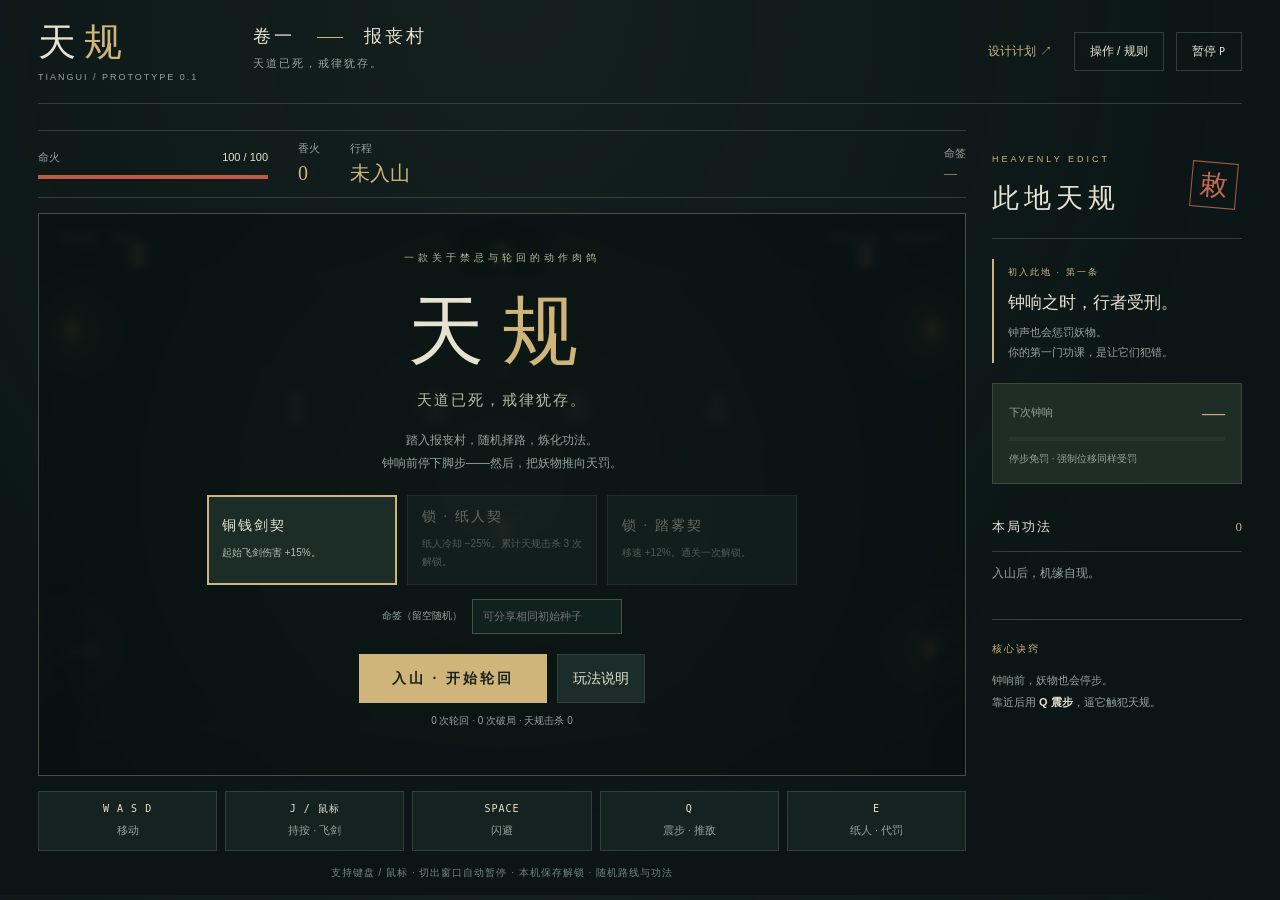
==== index.html @ 2c5eaa88 "Add playable roguelite demo v0.1 Add the static browser game, design plan, verification record, and " ====
<!doctype html>
<html lang="zh-CN"><head><meta charset="utf-8"><meta name="viewport" content="width=device-width,initial-scale=1"><title>天规 · 报丧村</title><link rel="stylesheet" href="style.css"></head>
<body>
<header><a class="brand" href="index.html">天<span>规</span><small>TIANGUI / PROTOTYPE 0.1</small></a><div class="chapter">卷一 <i></i> 报丧村 <span>天道已死，戒律犹存。</span></div><nav><a href="plan.html" target="_blank">设计计划 ↗</a><button id="helpBtn">操作 / 规则</button><button id="pauseBtn">暂停 <kbd>P</kbd></button></nav></header>
<main><section class="game-column"><div class="hud"><div class="life"><span>命火 <b id="hpText">100 / 100</b></span><div class="bar"><div id="hpBar"></div></div></div><div class="hud-item">香火 <b id="coinText">0</b></div><div class="hud-item">行程 <b id="depthText">未入山</b></div><div class="hud-item seed">命签 <b id="seedText">—</b></div></div>
<div class="stage"><canvas id="game" width="1120" height="680" aria-label="天规游戏画面，WASD移动，J攻击，空格闪避，Q震步，E纸人"></canvas><div class="stage-caption"><span id="roomLabel">无名观 · 山门</span><span id="enemyLabel">以身入局 · 以律破局</span></div><div id="toast" role="status"></div><div id="overlay" class="overlay"></div></div>
<div class="skillbar"><div><kbd>W A S D</kbd><span>移动</span></div><div><kbd>J / 鼠标</kbd><span>持按 · 飞剑</span></div><button id="dashBtn"><kbd>SPACE</kbd><span id="dashLabel">闪避</span></button><button id="pushBtn"><kbd>Q</kbd><span id="pushLabel">震步 · 推敌</span></button><button id="paperBtn"><kbd>E</kbd><span id="paperLabel">纸人 · 代罚</span></button></div><p class="bottomnote">支持键盘 / 鼠标 · 切出窗口自动暂停 · 本机保存解锁 · 随机路线与功法</p></section>
<aside><div class="side-top"><span class="eyebrow">HEAVENLY EDICT</span><h2>此地天规</h2><span class="seal">敕</span></div><div id="rules"></div><div id="bellPanel" class="bell-panel"><span id="bellTitle">下次钟响</span><strong id="bellTime">—</strong><div class="bar"><div id="bellBar"></div></div><small>停步免罚 · 强制位移同样受罚</small></div><div class="build-heading"><h3>本局功法</h3><span id="buildCount">0</span></div><div id="buildList" class="build-list"><p class="muted">入山后，机缘自现。</p></div><div class="side-footer"><span>核心诀窍</span><p>钟响前，妖物也会停步。<br>靠近后用 <b>Q 震步</b>，逼它触犯天规。</p></div></aside></main>
<script src="game.js"></script></body></html>
---- style.css ----
:root{--ink:#0d1818;--panel:#142222;--line:#31413a;--gold:#cfb579;--paper:#e7e2cf;--muted:#94a59a;--red:#bd5b48;--green:#86b699}*{box-sizing:border-box}body{margin:0;background:#0b1516;color:var(--paper);font:14px/1.6 -apple-system,BlinkMacSystemFont,"PingFang SC","Microsoft Yahei",sans-serif;background-image:radial-gradient(ellipse at 40% 0,#25362e55,transparent 70%)}button,a,input{touch-action:manipulation}button,input{font:inherit}button,a{color:inherit}button{cursor:pointer;border:1px solid var(--line);background:#1b2c29;padding:9px 15px;transition:.15s}button:hover{border-color:var(--gold);background:#2b3930}button:disabled{opacity:.4;cursor:not-allowed}button:focus-visible,a:focus-visible,input:focus-visible{outline:2px solid var(--gold);outline-offset:3px}a{text-decoration:none}header{height:104px;margin:0 38px;border-bottom:1px solid var(--line);display:flex;align-items:center;gap:55px}.brand{font:38px Georgia,"Songti SC",serif;letter-spacing:8px;position:relative;white-space:nowrap}.brand span{color:var(--gold)}.brand small{display:block;font:9px/2 sans-serif;letter-spacing:2px;color:var(--muted)}.chapter{font:18px "Songti SC",serif;letter-spacing:3px}.chapter i{display:inline-block;width:26px;height:1px;background:var(--gold);margin:0 14px;vertical-align:middle}.chapter span{display:block;font:11px/2.8 sans-serif;letter-spacing:2px;color:var(--muted)}nav{margin-left:auto;display:flex;align-items:center;gap:12px;font-size:12px}nav a{color:var(--gold);padding:10px}nav button{background:transparent}main{max-width:1680px;padding:26px 38px 0;margin:auto;display:grid;grid-template-columns:minmax(0,1fr) 250px;gap:26px}.hud{display:flex;align-items:center;gap:30px;height:68px;border-top:1px solid var(--line);border-bottom:1px solid var(--line);margin-bottom:15px}.life{width:230px}.life span{display:flex;justify-content:space-between;font-size:11px;color:var(--muted)}.life b{font-weight:400;color:var(--paper)}.bar{height:4px;background:#26362e;margin-top:8px}.bar div{height:100%;background:var(--red);transition:width .15s}.hud-item{font-size:11px;color:var(--muted)}.hud-item b{display:block;color:var(--gold);font:20px/1.5 Georgia,serif}.seed{margin-left:auto}.seed b{font-size:13px}.stage{position:relative;border:1px solid #425045;background:#10201e;aspect-ratio:1120/680;overflow:hidden}canvas{width:100%;height:100%;display:block}.stage-caption{position:absolute;top:15px;left:20px;right:20px;display:flex;justify-content:space-between;pointer-events:none;font-size:11px;letter-spacing:2px;color:#b5bd9a}.stage-caption span:last-child{color:#83998c}.skillbar{display:flex;gap:8px;margin-top:15px;align-items:stretch}.skillbar>div,.skillbar>button{flex:1;display:flex;flex-direction:column;align-items:center;justify-content:center;gap:6px;padding:10px 2px;background:#152320;border:1px solid var(--line);font-size:11px;color:var(--muted)}kbd{font:10px/1.4 monospace;letter-spacing:1px;color:var(--paper)}.bottomnote{text-align:center;color:#72877b;font-size:10px;letter-spacing:1px;margin:14px 0}.side-top{position:relative;padding:16px 0 22px;border-bottom:1px solid var(--line)}.eyebrow{font:9px sans-serif;letter-spacing:3px;color:var(--gold)}h2{font:27px "Songti SC",serif;font-weight:400;letter-spacing:5px;margin:12px 0 0}.seal{position:absolute;right:5px;top:32px;color:#c26b51;border:1px solid #a05d47;font:28px "Songti SC",serif;padding:3px 8px;transform:rotate(5deg)}.rule{margin:20px 0;padding-left:14px;border-left:2px solid var(--gold)}.rule b{font:17px/1.6 "Songti SC",serif;color:var(--paper)}.rule p{font-size:11px;line-height:1.8;color:var(--muted);margin:7px 0}.rule .tag{font-size:9px;letter-spacing:2px;color:var(--gold)}.bell-panel{padding:16px;background:#1e2e27;border:1px solid #3a4b3c;margin:20px 0}.bell-panel>span{font-size:11px;color:var(--muted)}.bell-panel strong{float:right;font:23px Georgia;color:var(--gold)}.bell-panel .bar{clear:both;margin-top:15px}.bell-panel .bar div{background:var(--gold)}.bell-panel small{font-size:10px;color:var(--muted);display:block;margin-top:10px}.bell-panel.danger{border-color:var(--red);background:#402923}.build-heading{display:flex;align-items:center;justify-content:space-between;border-bottom:1px solid var(--line)}h3{font-size:13px;font-weight:400;letter-spacing:2px}.build-heading span{font:13px Georgia;color:var(--gold)}.build-list{max-height:260px;overflow:auto}.build-item{padding:11px 0;border-bottom:1px solid #26392e;font-size:12px;display:flex;gap:8px;align-items:center}.build-item .glyph{color:var(--gold);border:1px solid #536044;width:27px;height:27px;text-align:center;line-height:27px}.build-item small{display:block;font-size:10px;color:var(--muted)}.build-item em{margin-left:auto;color:var(--gold);font-style:normal}.muted{color:var(--muted);font-size:12px}.side-footer{margin-top:24px;padding-top:16px;border-top:1px solid var(--line)}.side-footer>span{font-size:10px;color:var(--gold);letter-spacing:2px}.side-footer p{font-size:11px;color:var(--muted);line-height:2}.side-footer b{color:var(--paper)}.overlay{position:absolute;inset:0;background:rgba(8,18,18,.88);backdrop-filter:blur(5px);display:flex;align-items:center;justify-content:center;padding:26px;overflow:auto}.overlay.hidden{display:none}.screen{width:100%;max-width:780px;max-height:100%;text-align:center}.screen .eyebrow{color:#b4bd95;font-size:10px;letter-spacing:4px}.screen h1{font:76px/1 "Songti SC",Georgia,serif;font-weight:400;letter-spacing:18px;color:var(--paper);margin:28px 0 16px}.screen h1 span{color:var(--gold)}.screen h2{font-size:29px;letter-spacing:5px;margin:8px 0 10px}.screen .subtitle{color:#b1bca7;font:15px/2 "Songti SC",serif;letter-spacing:2px}.screen .intro{font-size:12px;color:var(--muted);line-height:1.9;max-width:550px;margin:14px auto}.primary{background:var(--gold);color:#18221c;border-color:var(--gold);font-weight:600;letter-spacing:3px;padding:12px 32px}.primary:hover{background:#e5cea0;color:#0b1711}.actions{display:flex;gap:10px;justify-content:center;margin-top:20px}.screen input{border:1px solid #455544;background:#11211e;color:var(--paper);padding:8px 10px;width:150px;font-size:11px}.seed-input{display:flex;gap:10px;align-items:center;justify-content:center;margin-top:14px;color:var(--muted);font-size:10px}.cards{display:grid;grid-template-columns:repeat(3,1fr);gap:12px;margin:22px 0 10px}.card{position:relative;text-align:left;min-height:168px;background:#1c2c27;border:1px solid #42533f;padding:20px 16px;white-space:normal}.card:hover{transform:translateY(-3px);background:#28372c}.card .glyph{display:block;font:33px "Songti SC",serif;color:var(--gold);margin-bottom:12px}.card h3{font:17px "Songti SC",serif;letter-spacing:2px;margin:0 0 9px}.card p{font-size:11px;line-height:1.8;color:#b6c1af;margin:0}.card .rarity{display:block;font-size:9px;letter-spacing:2px;color:var(--gold);margin-bottom:8px}.card.selected{border-color:var(--gold);box-shadow:inset 0 0 0 1px var(--gold)}.starter-cards{max-width:590px;margin:20px auto 0;gap:10px}.starter-cards .card{min-height:90px;padding:12px 14px}.starter-cards .card h3{font-size:14px}.starter-cards .card p{font-size:10px}.stats{display:flex;justify-content:center;gap:30px;color:var(--muted);font-size:11px;margin:18px 0}.stats b{color:var(--gold);font:22px Georgia;display:block}.path{display:flex;justify-content:center;gap:8px;align-items:center;margin:18px 0}.path span{font-size:10px;width:31px;height:31px;border:1px solid var(--line);border-radius:50%;display:grid;place-items:center;color:var(--muted)}.path .done{background:#3d503a;color:var(--paper)}.path .current{border-color:var(--gold);color:var(--gold)}.path i{width:22px;height:1px;background:var(--line)}#toast{position:absolute;left:50%;bottom:25px;transform:translateX(-50%);padding:9px 18px;background:#10221eef;border:1px solid #6b7654;color:#e0d3aa;font-size:12px;text-align:center;pointer-events:none;opacity:0;transition:opacity .2s;max-width:90%;width:max-content;z-index:3}.help-grid{display:grid;grid-template-columns:1fr 1fr;text-align:left;gap:12px;margin:15px 0}.help-grid p{margin:0;padding:12px;background:#1b2d27;font-size:12px;color:var(--muted)}.help-grid b{color:var(--gold)}@media(max-width:1100px){header{margin:0 20px;gap:25px}.chapter{display:none}main{padding:20px;gap:16px;grid-template-columns:minmax(0,1fr) 210px}.screen h1{font-size:52px;margin:15px 0}.card{padding:12px;min-height:140px}.cards{margin:12px 0}.card .glyph{font-size:24px;margin-bottom:6px}.hud{gap:20px}.screen .intro{font-size:11px}.overlay{padding:18px}.starter-cards .card{min-height:70px}.actions{margin-top:12px}.screen .subtitle{font-size:13px}.stats{margin:8px}.side-top{padding-top:8px}.life{width:170px}}@media(max-width:800px){header{height:80px}.brand{font-size:28px}nav{gap:4px}nav button{padding:7px}main{display:block;padding:12px}aside{display:grid;grid-template-columns:1fr 1fr;gap:10px;margin-top:14px}.side-top,.side-footer{display:none}.bell-panel{margin:0}.build-list{max-height:150px}.build-heading{display:none}.rule{margin:0 0 12px}.stage{min-height:420px;aspect-ratio:auto}canvas{object-fit:contain}.seed{display:none}.overlay{padding:12px}.screen h1{font-size:46px}.card{min-height:135px;padding:10px}.card p{font-size:10px}.screen .intro{margin:8px auto}.bottomnote{font-size:9px}.starter-cards .card p{font-size:9px}.hud{height:56px}.skillbar{gap:4px}}
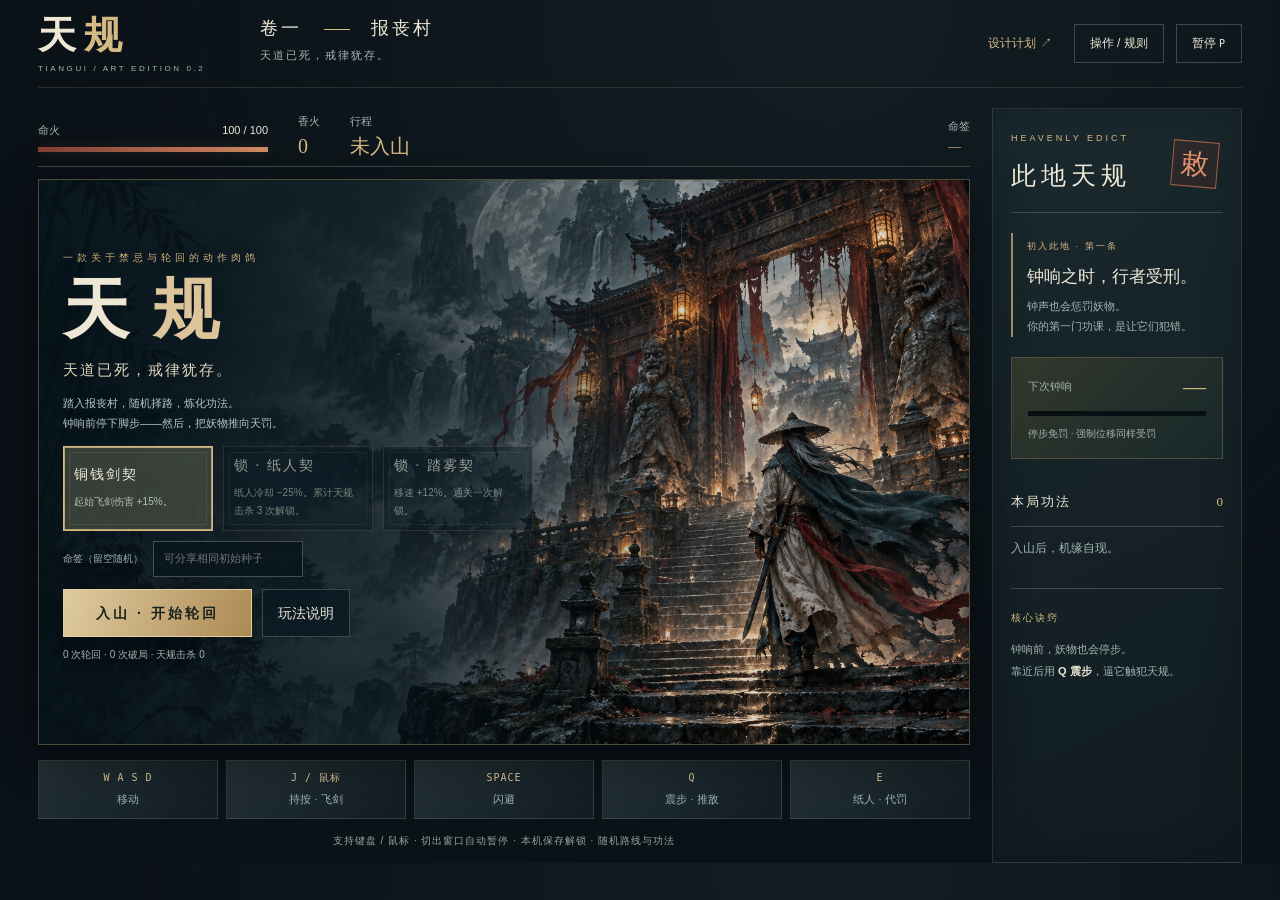
==== commit c5d767d5: "Upgrade demo with original dark xianxia art and visual effects" ====
--- a/index.html
+++ b/index.html
@@ -1,9 +1,9 @@
 <!doctype html>
 <html lang="zh-CN"><head><meta charset="utf-8"><meta name="viewport" content="width=device-width,initial-scale=1"><title>天规 · 报丧村</title><link rel="stylesheet" href="style.css"></head>
 <body>
-<header><a class="brand" href="index.html">天<span>规</span><small>TIANGUI / PROTOTYPE 0.1</small></a><div class="chapter">卷一 <i></i> 报丧村 <span>天道已死，戒律犹存。</span></div><nav><a href="plan.html" target="_blank">设计计划 ↗</a><button id="helpBtn">操作 / 规则</button><button id="pauseBtn">暂停 <kbd>P</kbd></button></nav></header>
+<header><a class="brand" href="index.html">天<span>规</span><small>TIANGUI / ART EDITION 0.2</small></a><div class="chapter">卷一 <i></i> 报丧村 <span>天道已死，戒律犹存。</span></div><nav><a href="plan.html" target="_blank">设计计划 ↗</a><button id="helpBtn">操作 / 规则</button><button id="pauseBtn">暂停 <kbd>P</kbd></button></nav></header>
 <main><section class="game-column"><div class="hud"><div class="life"><span>命火 <b id="hpText">100 / 100</b></span><div class="bar"><div id="hpBar"></div></div></div><div class="hud-item">香火 <b id="coinText">0</b></div><div class="hud-item">行程 <b id="depthText">未入山</b></div><div class="hud-item seed">命签 <b id="seedText">—</b></div></div>
 <div class="stage"><canvas id="game" width="1120" height="680" aria-label="天规游戏画面，WASD移动，J攻击，空格闪避，Q震步，E纸人"></canvas><div class="stage-caption"><span id="roomLabel">无名观 · 山门</span><span id="enemyLabel">以身入局 · 以律破局</span></div><div id="toast" role="status"></div><div id="overlay" class="overlay"></div></div>
 <div class="skillbar"><div><kbd>W A S D</kbd><span>移动</span></div><div><kbd>J / 鼠标</kbd><span>持按 · 飞剑</span></div><button id="dashBtn"><kbd>SPACE</kbd><span id="dashLabel">闪避</span></button><button id="pushBtn"><kbd>Q</kbd><span id="pushLabel">震步 · 推敌</span></button><button id="paperBtn"><kbd>E</kbd><span id="paperLabel">纸人 · 代罚</span></button></div><p class="bottomnote">支持键盘 / 鼠标 · 切出窗口自动暂停 · 本机保存解锁 · 随机路线与功法</p></section>
 <aside><div class="side-top"><span class="eyebrow">HEAVENLY EDICT</span><h2>此地天规</h2><span class="seal">敕</span></div><div id="rules"></div><div id="bellPanel" class="bell-panel"><span id="bellTitle">下次钟响</span><strong id="bellTime">—</strong><div class="bar"><div id="bellBar"></div></div><small>停步免罚 · 强制位移同样受罚</small></div><div class="build-heading"><h3>本局功法</h3><span id="buildCount">0</span></div><div id="buildList" class="build-list"><p class="muted">入山后，机缘自现。</p></div><div class="side-footer"><span>核心诀窍</span><p>钟响前，妖物也会停步。<br>靠近后用 <b>Q 震步</b>，逼它触犯天规。</p></div></aside></main>
-<script src="game.js"></script></body></html>
+<script src="art.js"></script><script src="game.js"></script></body></html>
--- a/style.css
+++ b/style.css
@@ -1 +1,24 @@
 :root{--ink:#0d1818;--panel:#142222;--line:#31413a;--gold:#cfb579;--paper:#e7e2cf;--muted:#94a59a;--red:#bd5b48;--green:#86b699}*{box-sizing:border-box}body{margin:0;background:#0b1516;color:var(--paper);font:14px/1.6 -apple-system,BlinkMacSystemFont,"PingFang SC","Microsoft Yahei",sans-serif;background-image:radial-gradient(ellipse at 40% 0,#25362e55,transparent 70%)}button,a,input{touch-action:manipulation}button,input{font:inherit}button,a{color:inherit}button{cursor:pointer;border:1px solid var(--line);background:#1b2c29;padding:9px 15px;transition:.15s}button:hover{border-color:var(--gold);background:#2b3930}button:disabled{opacity:.4;cursor:not-allowed}button:focus-visible,a:focus-visible,input:focus-visible{outline:2px solid var(--gold);outline-offset:3px}a{text-decoration:none}header{height:104px;margin:0 38px;border-bottom:1px solid var(--line);display:flex;align-items:center;gap:55px}.brand{font:38px Georgia,"Songti SC",serif;letter-spacing:8px;position:relative;white-space:nowrap}.brand span{color:var(--gold)}.brand small{display:block;font:9px/2 sans-serif;letter-spacing:2px;color:var(--muted)}.chapter{font:18px "Songti SC",serif;letter-spacing:3px}.chapter i{display:inline-block;width:26px;height:1px;background:var(--gold);margin:0 14px;vertical-align:middle}.chapter span{display:block;font:11px/2.8 sans-serif;letter-spacing:2px;color:var(--muted)}nav{margin-left:auto;display:flex;align-items:center;gap:12px;font-size:12px}nav a{color:var(--gold);padding:10px}nav button{background:transparent}main{max-width:1680px;padding:26px 38px 0;margin:auto;display:grid;grid-template-columns:minmax(0,1fr) 250px;gap:26px}.hud{display:flex;align-items:center;gap:30px;height:68px;border-top:1px solid var(--line);border-bottom:1px solid var(--line);margin-bottom:15px}.life{width:230px}.life span{display:flex;justify-content:space-between;font-size:11px;color:var(--muted)}.life b{font-weight:400;color:var(--paper)}.bar{height:4px;background:#26362e;margin-top:8px}.bar div{height:100%;background:var(--red);transition:width .15s}.hud-item{font-size:11px;color:var(--muted)}.hud-item b{display:block;color:var(--gold);font:20px/1.5 Georgia,serif}.seed{margin-left:auto}.seed b{font-size:13px}.stage{position:relative;border:1px solid #425045;background:#10201e;aspect-ratio:1120/680;overflow:hidden}canvas{width:100%;height:100%;display:block}.stage-caption{position:absolute;top:15px;left:20px;right:20px;display:flex;justify-content:space-between;pointer-events:none;font-size:11px;letter-spacing:2px;color:#b5bd9a}.stage-caption span:last-child{color:#83998c}.skillbar{display:flex;gap:8px;margin-top:15px;align-items:stretch}.skillbar>div,.skillbar>button{flex:1;display:flex;flex-direction:column;align-items:center;justify-content:center;gap:6px;padding:10px 2px;background:#152320;border:1px solid var(--line);font-size:11px;color:var(--muted)}kbd{font:10px/1.4 monospace;letter-spacing:1px;color:var(--paper)}.bottomnote{text-align:center;color:#72877b;font-size:10px;letter-spacing:1px;margin:14px 0}.side-top{position:relative;padding:16px 0 22px;border-bottom:1px solid var(--line)}.eyebrow{font:9px sans-serif;letter-spacing:3px;color:var(--gold)}h2{font:27px "Songti SC",serif;font-weight:400;letter-spacing:5px;margin:12px 0 0}.seal{position:absolute;right:5px;top:32px;color:#c26b51;border:1px solid #a05d47;font:28px "Songti SC",serif;padding:3px 8px;transform:rotate(5deg)}.rule{margin:20px 0;padding-left:14px;border-left:2px solid var(--gold)}.rule b{font:17px/1.6 "Songti SC",serif;color:var(--paper)}.rule p{font-size:11px;line-height:1.8;color:var(--muted);margin:7px 0}.rule .tag{font-size:9px;letter-spacing:2px;color:var(--gold)}.bell-panel{padding:16px;background:#1e2e27;border:1px solid #3a4b3c;margin:20px 0}.bell-panel>span{font-size:11px;color:var(--muted)}.bell-panel strong{float:right;font:23px Georgia;color:var(--gold)}.bell-panel .bar{clear:both;margin-top:15px}.bell-panel .bar div{background:var(--gold)}.bell-panel small{font-size:10px;color:var(--muted);display:block;margin-top:10px}.bell-panel.danger{border-color:var(--red);background:#402923}.build-heading{display:flex;align-items:center;justify-content:space-between;border-bottom:1px solid var(--line)}h3{font-size:13px;font-weight:400;letter-spacing:2px}.build-heading span{font:13px Georgia;color:var(--gold)}.build-list{max-height:260px;overflow:auto}.build-item{padding:11px 0;border-bottom:1px solid #26392e;font-size:12px;display:flex;gap:8px;align-items:center}.build-item .glyph{color:var(--gold);border:1px solid #536044;width:27px;height:27px;text-align:center;line-height:27px}.build-item small{display:block;font-size:10px;color:var(--muted)}.build-item em{margin-left:auto;color:var(--gold);font-style:normal}.muted{color:var(--muted);font-size:12px}.side-footer{margin-top:24px;padding-top:16px;border-top:1px solid var(--line)}.side-footer>span{font-size:10px;color:var(--gold);letter-spacing:2px}.side-footer p{font-size:11px;color:var(--muted);line-height:2}.side-footer b{color:var(--paper)}.overlay{position:absolute;inset:0;background:rgba(8,18,18,.88);backdrop-filter:blur(5px);display:flex;align-items:center;justify-content:center;padding:26px;overflow:auto}.overlay.hidden{display:none}.screen{width:100%;max-width:780px;max-height:100%;text-align:center}.screen .eyebrow{color:#b4bd95;font-size:10px;letter-spacing:4px}.screen h1{font:76px/1 "Songti SC",Georgia,serif;font-weight:400;letter-spacing:18px;color:var(--paper);margin:28px 0 16px}.screen h1 span{color:var(--gold)}.screen h2{font-size:29px;letter-spacing:5px;margin:8px 0 10px}.screen .subtitle{color:#b1bca7;font:15px/2 "Songti SC",serif;letter-spacing:2px}.screen .intro{font-size:12px;color:var(--muted);line-height:1.9;max-width:550px;margin:14px auto}.primary{background:var(--gold);color:#18221c;border-color:var(--gold);font-weight:600;letter-spacing:3px;padding:12px 32px}.primary:hover{background:#e5cea0;color:#0b1711}.actions{display:flex;gap:10px;justify-content:center;margin-top:20px}.screen input{border:1px solid #455544;background:#11211e;color:var(--paper);padding:8px 10px;width:150px;font-size:11px}.seed-input{display:flex;gap:10px;align-items:center;justify-content:center;margin-top:14px;color:var(--muted);font-size:10px}.cards{display:grid;grid-template-columns:repeat(3,1fr);gap:12px;margin:22px 0 10px}.card{position:relative;text-align:left;min-height:168px;background:#1c2c27;border:1px solid #42533f;padding:20px 16px;white-space:normal}.card:hover{transform:translateY(-3px);background:#28372c}.card .glyph{display:block;font:33px "Songti SC",serif;color:var(--gold);margin-bottom:12px}.card h3{font:17px "Songti SC",serif;letter-spacing:2px;margin:0 0 9px}.card p{font-size:11px;line-height:1.8;color:#b6c1af;margin:0}.card .rarity{display:block;font-size:9px;letter-spacing:2px;color:var(--gold);margin-bottom:8px}.card.selected{border-color:var(--gold);box-shadow:inset 0 0 0 1px var(--gold)}.starter-cards{max-width:590px;margin:20px auto 0;gap:10px}.starter-cards .card{min-height:90px;padding:12px 14px}.starter-cards .card h3{font-size:14px}.starter-cards .card p{font-size:10px}.stats{display:flex;justify-content:center;gap:30px;color:var(--muted);font-size:11px;margin:18px 0}.stats b{color:var(--gold);font:22px Georgia;display:block}.path{display:flex;justify-content:center;gap:8px;align-items:center;margin:18px 0}.path span{font-size:10px;width:31px;height:31px;border:1px solid var(--line);border-radius:50%;display:grid;place-items:center;color:var(--muted)}.path .done{background:#3d503a;color:var(--paper)}.path .current{border-color:var(--gold);color:var(--gold)}.path i{width:22px;height:1px;background:var(--line)}#toast{position:absolute;left:50%;bottom:25px;transform:translateX(-50%);padding:9px 18px;background:#10221eef;border:1px solid #6b7654;color:#e0d3aa;font-size:12px;text-align:center;pointer-events:none;opacity:0;transition:opacity .2s;max-width:90%;width:max-content;z-index:3}.help-grid{display:grid;grid-template-columns:1fr 1fr;text-align:left;gap:12px;margin:15px 0}.help-grid p{margin:0;padding:12px;background:#1b2d27;font-size:12px;color:var(--muted)}.help-grid b{color:var(--gold)}@media(max-width:1100px){header{margin:0 20px;gap:25px}.chapter{display:none}main{padding:20px;gap:16px;grid-template-columns:minmax(0,1fr) 210px}.screen h1{font-size:52px;margin:15px 0}.card{padding:12px;min-height:140px}.cards{margin:12px 0}.card .glyph{font-size:24px;margin-bottom:6px}.hud{gap:20px}.screen .intro{font-size:11px}.overlay{padding:18px}.starter-cards .card{min-height:70px}.actions{margin-top:12px}.screen .subtitle{font-size:13px}.stats{margin:8px}.side-top{padding-top:8px}.life{width:170px}}@media(max-width:800px){header{height:80px}.brand{font-size:28px}nav{gap:4px}nav button{padding:7px}main{display:block;padding:12px}aside{display:grid;grid-template-columns:1fr 1fr;gap:10px;margin-top:14px}.side-top,.side-footer{display:none}.bell-panel{margin:0}.build-list{max-height:150px}.build-heading{display:none}.rule{margin:0 0 12px}.stage{min-height:420px;aspect-ratio:auto}canvas{object-fit:contain}.seed{display:none}.overlay{padding:12px}.screen h1{font-size:46px}.card{min-height:135px;padding:10px}.card p{font-size:10px}.screen .intro{margin:8px auto}.bottomnote{font-size:9px}.starter-cards .card p{font-size:9px}.hud{height:56px}.skillbar{gap:4px}}
+/* Art edition: aged bronze, jade mist and vermilion paper. */
+:root{--line:#3d4847;--gold:#d5b983;--paper:#eee7d6;--muted:#a4b4b1}
+body{background:#0a1117;background-image:radial-gradient(ellipse at 65% 0,#273f4345,transparent 65%)}
+header{height:88px;border-color:#b7a16c30}.brand{font-weight:600}.brand small{font-size:8px;letter-spacing:2.6px}
+main{padding-top:20px;gap:22px}.hud{height:59px;margin-bottom:12px;border-top:0}.bar{height:5px;background:#080f13}.life .bar div{background:linear-gradient(90deg,#843e35,#d18d64);box-shadow:0 0 13px #b95b3840}
+.stage{border-color:#89755480;box-shadow:0 12px 45px #0007,inset 0 0 0 4px #baaa7033}.stage-caption{top:0;left:0;right:0;padding:14px 20px;background:linear-gradient(#08131cd9,transparent);color:#d8c69d;text-shadow:0 1px 4px #000}.stage-caption span:last-child{color:#bccac3}
+aside{padding:0 18px 18px;background:linear-gradient(155deg,#1c2c31dd,#101b20);border:1px solid #6e756740;box-shadow:inset 0 0 35px #080f1460}.side-top{padding-bottom:20px}.side-top h2{font-size:25px}.seal{background:#6b2d2338;color:#e0926d}.rule{border-color:#a38e61}.bell-panel{background:linear-gradient(135deg,#33382c,#17282a);border-color:#b39b634d}.bell-panel.danger{background:linear-gradient(135deg,#5b302a,#282126);box-shadow:0 0 20px #a6462522}.side-footer{margin-top:18px}
+.skillbar>div,.skillbar>button{background:linear-gradient(135deg,#233035,#101c22);border-color:#68716655}.skillbar button:hover{border-color:var(--gold);box-shadow:inset 0 0 20px #b49b4e20}.skillbar kbd{color:#dfc797}.bottomnote{color:#92a5a3}
+.overlay{background:#07121ce8;backdrop-filter:blur(7px)}.screen h2{color:#e3c99c}.screen .eyebrow{color:#d2b47e}.screen .subtitle{color:#ded6bd}.screen .intro{color:#b6c7c5}
+body[data-screen="menu"] .overlay{background:linear-gradient(90deg,#06121aee 0%,#07141bbb 38%,#07141b22 72%),url('assets/title.png') center/cover;backdrop-filter:none;justify-content:flex-start;padding:30px 38px}
+body[data-screen="menu"] .screen{max-width:540px;text-align:left;text-shadow:0 2px 12px #0009}
+body[data-screen="menu"] .screen h1{font-size:88px;letter-spacing:24px;margin:22px 0 18px;font-weight:600;text-shadow:0 3px 20px #06151a}
+body[data-screen="menu"] .screen h1 span{color:#ddc49a}
+body[data-screen="menu"] .intro{margin:12px 0;max-width:440px}
+body[data-screen="menu"] .starter-cards{margin:18px 0 0;max-width:480px}
+body[data-screen="menu"] .actions,body[data-screen="menu"] .seed-input{justify-content:flex-start}
+.card{background:linear-gradient(150deg,#304047e8,#142127);border:1px solid #8c876157;box-shadow:inset 0 0 24px #07111966,0 8px 20px #0003;padding-top:25px}
+.card:before{content:'';position:absolute;inset:5px;border:1px solid #b8a36c25;pointer-events:none}
+.card .glyph{width:55px;height:64px;text-align:center;padding-top:6px;background:linear-gradient(155deg,#d5bc89,#92734c);color:#67382c;box-shadow:0 3px 10px #0005;clip-path:polygon(0 0,100% 0,100% 90%,85% 100%,0 100%);font-size:32px;text-shadow:none}
+.card:hover{background:linear-gradient(150deg,#3d514e,#21312e)}.card.selected{background:linear-gradient(135deg,#4a4d39df,#152b2bed);box-shadow:inset 0 0 0 1px #b7a476}
+.starter-cards .card{background:#0b1b24c9}.starter-cards .card.selected{background:#485043b8}.starter-cards .card:disabled{opacity:.6}.primary{background:linear-gradient(110deg,#dfcba0,#ac8a54);border-color:#e3cca0;box-shadow:0 4px 20px #0005;text-shadow:none}.screen input{background:#09151ddb;border-color:#78877588}.screen button:not(.primary):not(.card){background:#0b1b23d9}.path .current{box-shadow:0 0 12px #ddbe6625}
+@media(max-width:1300px){body[data-screen="menu"] .overlay{padding:24px}body[data-screen="menu"] .screen{max-width:470px}body[data-screen="menu"] .screen h1{font-size:66px;margin:12px 0}body[data-screen="menu"] .starter-cards{margin-top:12px}body[data-screen="menu"] .starter-cards .card{padding:10px;min-height:78px}body[data-screen="menu"] .intro{margin:8px 0;font-size:11px}body[data-screen="menu"] .seed-input{margin-top:10px}body[data-screen="menu"] .actions{margin-top:12px}}
+@media(max-width:800px){header{height:76px}aside{padding:14px}body[data-screen="menu"] .overlay{padding:20px;background-position:62% center}body[data-screen="menu"] .screen{max-width:450px}body[data-screen="menu"] .screen h1{font-size:56px}.screen .eyebrow{font-size:9px}.stage-caption{font-size:9px}.starter-cards .card h3{font-size:12px}}
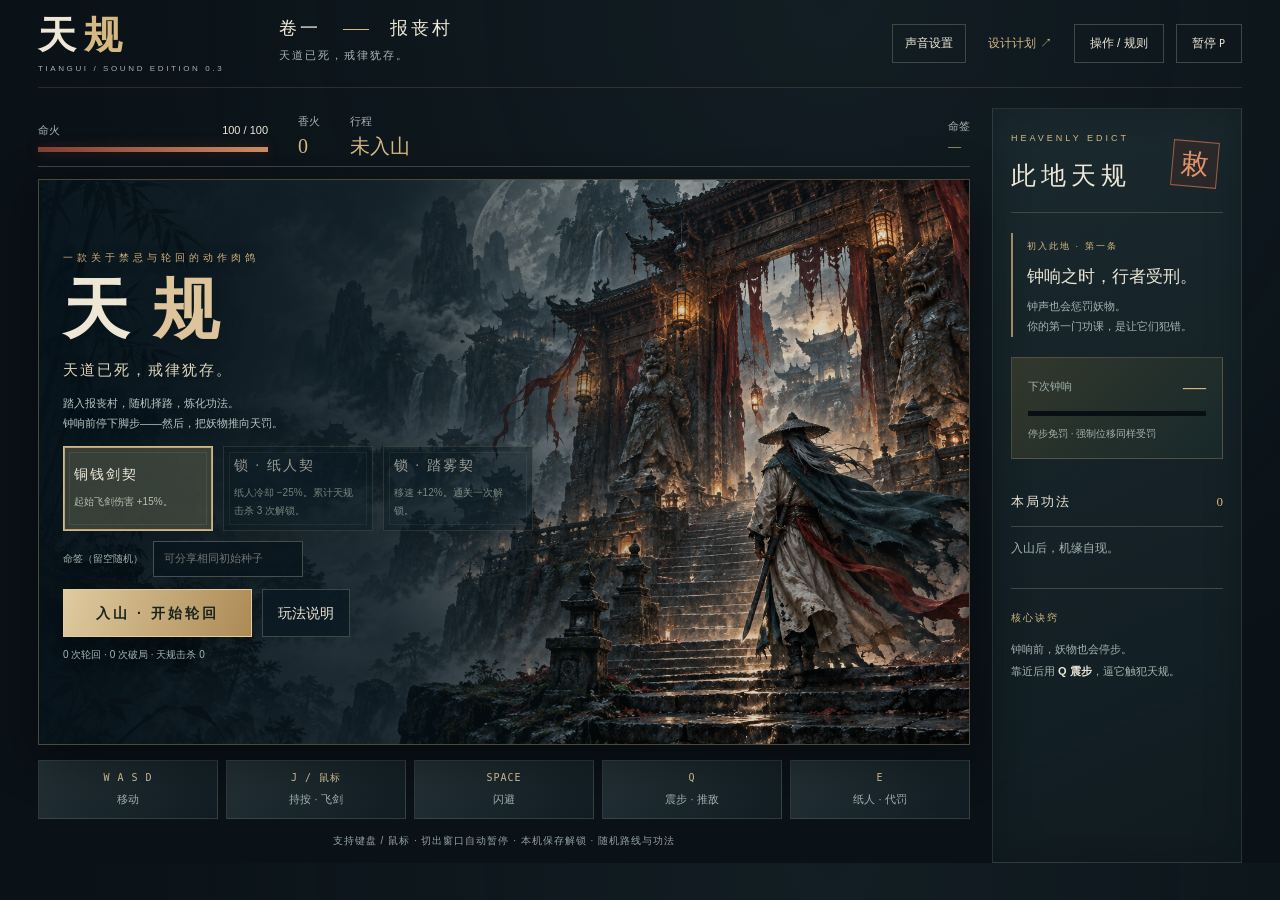
==== commit 72edabba: "Add procedural music, combat audio and persistent sound controls" ====
--- a/index.html
+++ b/index.html
@@ -1,9 +1,9 @@
 <!doctype html>
 <html lang="zh-CN"><head><meta charset="utf-8"><meta name="viewport" content="width=device-width,initial-scale=1"><title>天规 · 报丧村</title><link rel="stylesheet" href="style.css"></head>
 <body>
-<header><a class="brand" href="index.html">天<span>规</span><small>TIANGUI / ART EDITION 0.2</small></a><div class="chapter">卷一 <i></i> 报丧村 <span>天道已死，戒律犹存。</span></div><nav><a href="plan.html" target="_blank">设计计划 ↗</a><button id="helpBtn">操作 / 规则</button><button id="pauseBtn">暂停 <kbd>P</kbd></button></nav></header>
+<header><a class="brand" href="index.html">天<span>规</span><small>TIANGUI / SOUND EDITION 0.3</small></a><div class="chapter">卷一 <i></i> 报丧村 <span>天道已死，戒律犹存。</span></div><nav><a href="plan.html" target="_blank">设计计划 ↗</a><button id="helpBtn">操作 / 规则</button><button id="pauseBtn">暂停 <kbd>P</kbd></button></nav></header>
 <main><section class="game-column"><div class="hud"><div class="life"><span>命火 <b id="hpText">100 / 100</b></span><div class="bar"><div id="hpBar"></div></div></div><div class="hud-item">香火 <b id="coinText">0</b></div><div class="hud-item">行程 <b id="depthText">未入山</b></div><div class="hud-item seed">命签 <b id="seedText">—</b></div></div>
 <div class="stage"><canvas id="game" width="1120" height="680" aria-label="天规游戏画面，WASD移动，J攻击，空格闪避，Q震步，E纸人"></canvas><div class="stage-caption"><span id="roomLabel">无名观 · 山门</span><span id="enemyLabel">以身入局 · 以律破局</span></div><div id="toast" role="status"></div><div id="overlay" class="overlay"></div></div>
 <div class="skillbar"><div><kbd>W A S D</kbd><span>移动</span></div><div><kbd>J / 鼠标</kbd><span>持按 · 飞剑</span></div><button id="dashBtn"><kbd>SPACE</kbd><span id="dashLabel">闪避</span></button><button id="pushBtn"><kbd>Q</kbd><span id="pushLabel">震步 · 推敌</span></button><button id="paperBtn"><kbd>E</kbd><span id="paperLabel">纸人 · 代罚</span></button></div><p class="bottomnote">支持键盘 / 鼠标 · 切出窗口自动暂停 · 本机保存解锁 · 随机路线与功法</p></section>
 <aside><div class="side-top"><span class="eyebrow">HEAVENLY EDICT</span><h2>此地天规</h2><span class="seal">敕</span></div><div id="rules"></div><div id="bellPanel" class="bell-panel"><span id="bellTitle">下次钟响</span><strong id="bellTime">—</strong><div class="bar"><div id="bellBar"></div></div><small>停步免罚 · 强制位移同样受罚</small></div><div class="build-heading"><h3>本局功法</h3><span id="buildCount">0</span></div><div id="buildList" class="build-list"><p class="muted">入山后，机缘自现。</p></div><div class="side-footer"><span>核心诀窍</span><p>钟响前，妖物也会停步。<br>靠近后用 <b>Q 震步</b>，逼它触犯天规。</p></div></aside></main>
-<script src="art.js"></script><script src="game.js"></script></body></html>
+<script src="art.js"></script><script src="audio.js"></script><script src="game.js"></script></body></html>
--- a/style.css
+++ b/style.css
@@ -22,3 +22,4 @@
 .starter-cards .card{background:#0b1b24c9}.starter-cards .card.selected{background:#485043b8}.starter-cards .card:disabled{opacity:.6}.primary{background:linear-gradient(110deg,#dfcba0,#ac8a54);border-color:#e3cca0;box-shadow:0 4px 20px #0005;text-shadow:none}.screen input{background:#09151ddb;border-color:#78877588}.screen button:not(.primary):not(.card){background:#0b1b23d9}.path .current{box-shadow:0 0 12px #ddbe6625}
 @media(max-width:1300px){body[data-screen="menu"] .overlay{padding:24px}body[data-screen="menu"] .screen{max-width:470px}body[data-screen="menu"] .screen h1{font-size:66px;margin:12px 0}body[data-screen="menu"] .starter-cards{margin-top:12px}body[data-screen="menu"] .starter-cards .card{padding:10px;min-height:78px}body[data-screen="menu"] .intro{margin:8px 0;font-size:11px}body[data-screen="menu"] .seed-input{margin-top:10px}body[data-screen="menu"] .actions{margin-top:12px}}
 @media(max-width:800px){header{height:76px}aside{padding:14px}body[data-screen="menu"] .overlay{padding:20px;background-position:62% center}body[data-screen="menu"] .screen{max-width:450px}body[data-screen="menu"] .screen h1{font-size:56px}.screen .eyebrow{font-size:9px}.stage-caption{font-size:9px}.starter-cards .card h3{font-size:12px}}
+.audio-controls{position:relative;z-index:10;font-size:12px}.audio-controls summary{cursor:pointer;border:1px solid var(--line);padding:9px 12px;list-style:none}.audio-controls summary:focus-visible{outline:2px solid var(--gold)}.audio-popover{position:absolute;right:0;top:46px;width:260px;padding:20px;background:#112028;border:1px solid #998360;box-shadow:0 10px 35px #000a}.audio-popover b{font:20px 'Songti SC',serif;color:var(--gold)}.audio-popover p{font-size:10px;color:var(--muted);line-height:1.8}.audio-popover label{display:block;margin-top:15px}.audio-popover output{float:right;color:var(--gold)}.audio-popover input{display:block;width:100%;margin:10px 0;accent-color:var(--gold)}.audio-popover button{padding:5px 10px;font-size:11px}@media(max-width:800px){nav{flex-wrap:wrap;justify-content:flex-end}.audio-controls summary{padding:7px}.audio-popover{right:-75px}}
